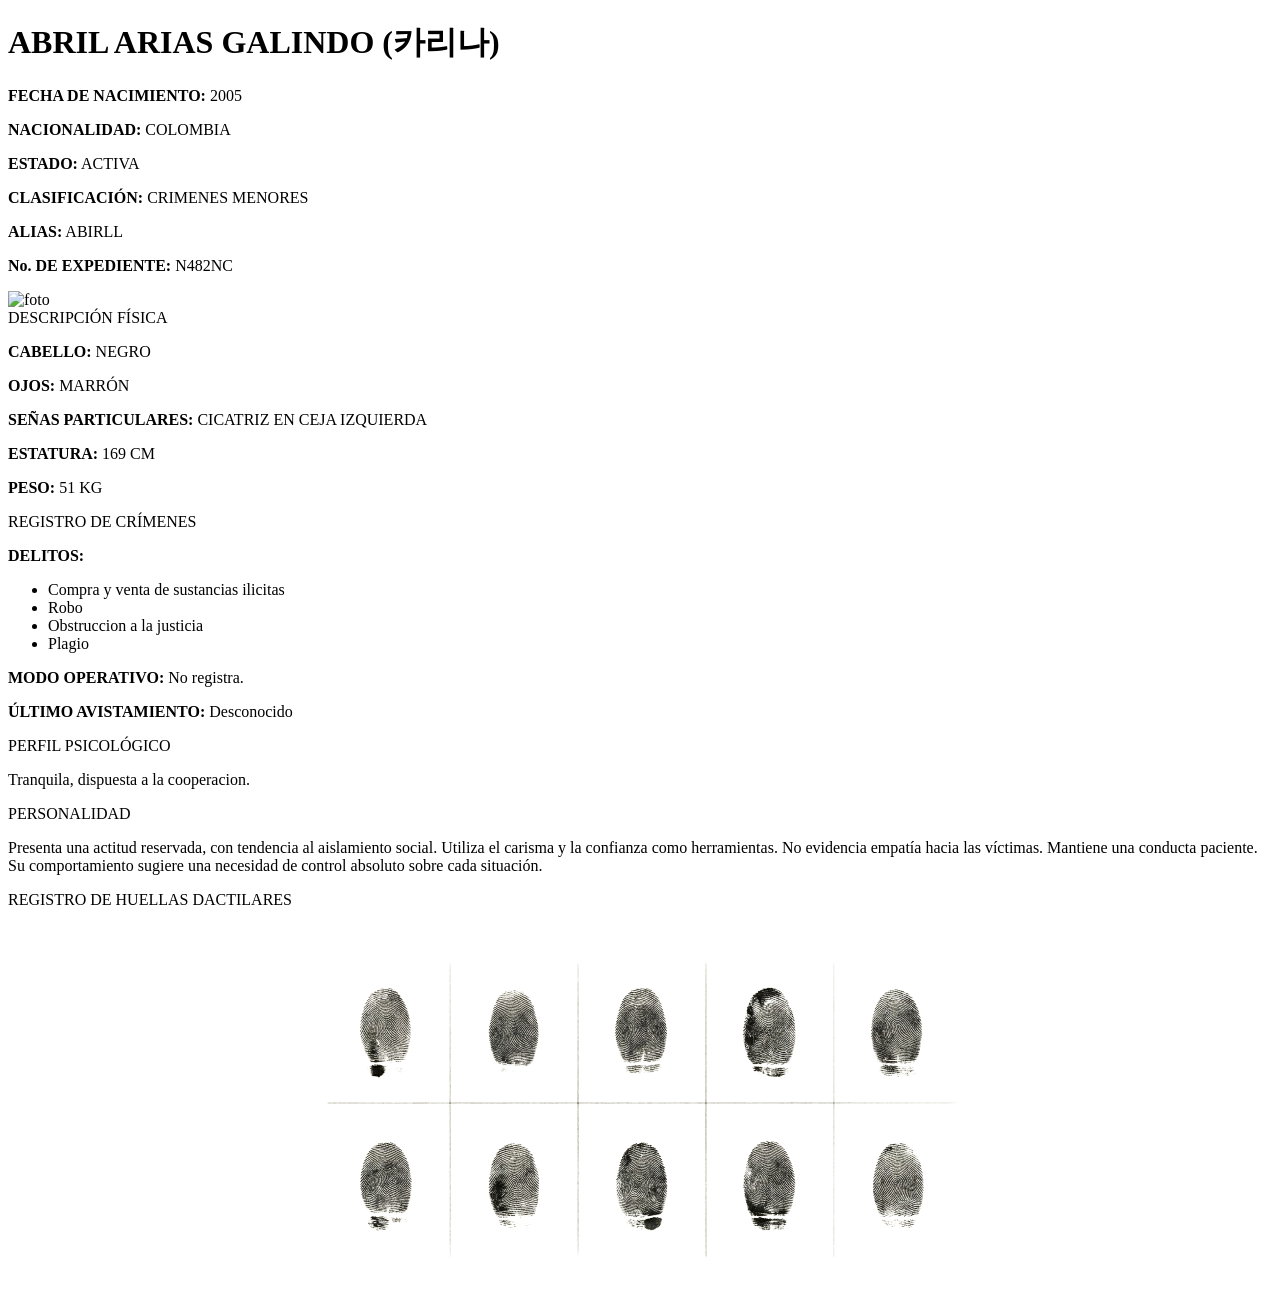
==== abril.html @ a3b0f851 "primer commit" ====
<!DOCTYPE html>
<html lang="es">
<head>
  <meta charset="UTF-8">
  <title>Expediente Criminal</title>
  <link rel="stylesheet" href="css/personajes.css">
</head>
<body>

<div class="card">

  <div class="top-bar"></div>

  <div class="header">
    <div class="info">
      <h1>ABRIL ARIAS GALINDO (카리나)</h1>

      <p><strong>FECHA DE NACIMIENTO:</strong> 2005</p>
      <p><strong>NACIONALIDAD:</strong> COLOMBIA</p>
      <p><strong>ESTADO:</strong> ACTIVA</p>
      <p><strong>CLASIFICACIÓN:</strong> CRIMENES MENORES </p>
      <p><strong>ALIAS:</strong> ABIRLL</p>
      <p><strong>No. DE EXPEDIENTE:</strong> N482NC</p>
    </div>

    <div class="photo">
      <img src="karina.jpg" alt="foto">
    </div>
  </div>

  <div class="section-title">DESCRIPCIÓN FÍSICA</div>

  <div class="appearance">
    <p><strong>CABELLO:</strong> NEGRO</p>
    <p><strong>OJOS:</strong> MARRÓN</p>
    <p><strong>SEÑAS PARTICULARES:</strong> CICATRIZ EN CEJA IZQUIERDA</p>
    <p><strong>ESTATURA:</strong> 169 CM</p>
    <p><strong>PESO:</strong> 51 KG</p>
  </div>

  <div class="section-title">REGISTRO DE CRÍMENES</div>

  <div class="crimes">
    <p><strong>DELITOS:</strong></p>
    <ul>
      <li>Compra y venta de sustancias ilicitas</li>
      <li>Robo</li>
      <li>Obstruccion a la justicia</li>
      <li>Plagio</li>
    </ul>

    <p><strong>MODO OPERATIVO:</strong> No registra.</p>

    <p><strong>ÚLTIMO AVISTAMIENTO:</strong> Desconocido</p>
  </div>

  <div class="section-title">PERFIL PSICOLÓGICO</div>

  <div class="profile">
    <p>Tranquila, dispuesta a la cooperacion. </p>
  </div>

  <div class="section-title">PERSONALIDAD</div>

  <div class="personality">
    <p>Presenta una actitud reservada, con tendencia al aislamiento social. Utiliza el carisma y la confianza como herramientas. 
    No evidencia empatía hacia las víctimas. Mantiene una conducta paciente. Su comportamiento sugiere una necesidad de control absoluto sobre cada situación.</p>
  </div>

  <div class="section-title">REGISTRO DE HUELLAS DACTILARES</div>

  <div class="fingerprints">
  <center><img src="IMG/abril huellas.png"></center>
  </div>

</div>

</body>
</html>
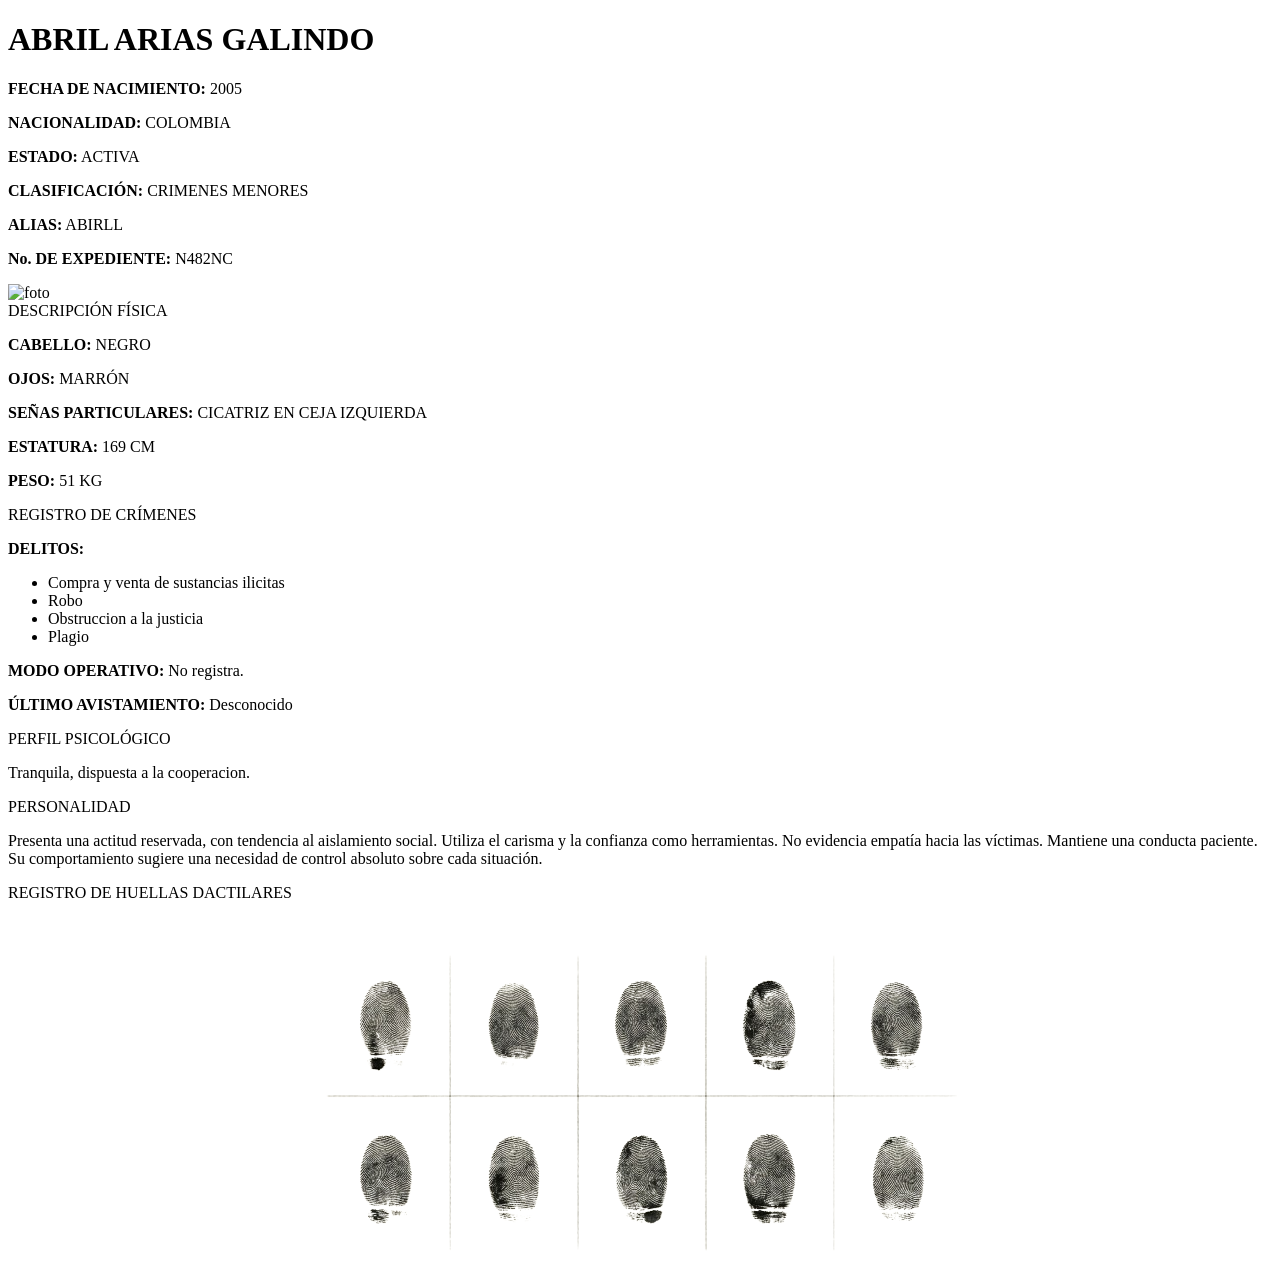
==== commit 8de038a8: "prueba5" ====
--- a/abril.html
+++ b/abril.html
@@ -13,7 +13,7 @@
 
   <div class="header">
     <div class="info">
-      <h1>ABRIL ARIAS GALINDO (카리나)</h1>
+      <h1>ABRIL ARIAS GALINDO</h1>
 
       <p><strong>FECHA DE NACIMIENTO:</strong> 2005</p>
       <p><strong>NACIONALIDAD:</strong> COLOMBIA</p>
@@ -70,7 +70,7 @@
   <div class="section-title">REGISTRO DE HUELLAS DACTILARES</div>
 
   <div class="fingerprints">
-  <center><img src="IMG/abril huellas.png"></center>
+  <center><img src="img/abril huellas.png"></center>
   </div>
 
 </div>
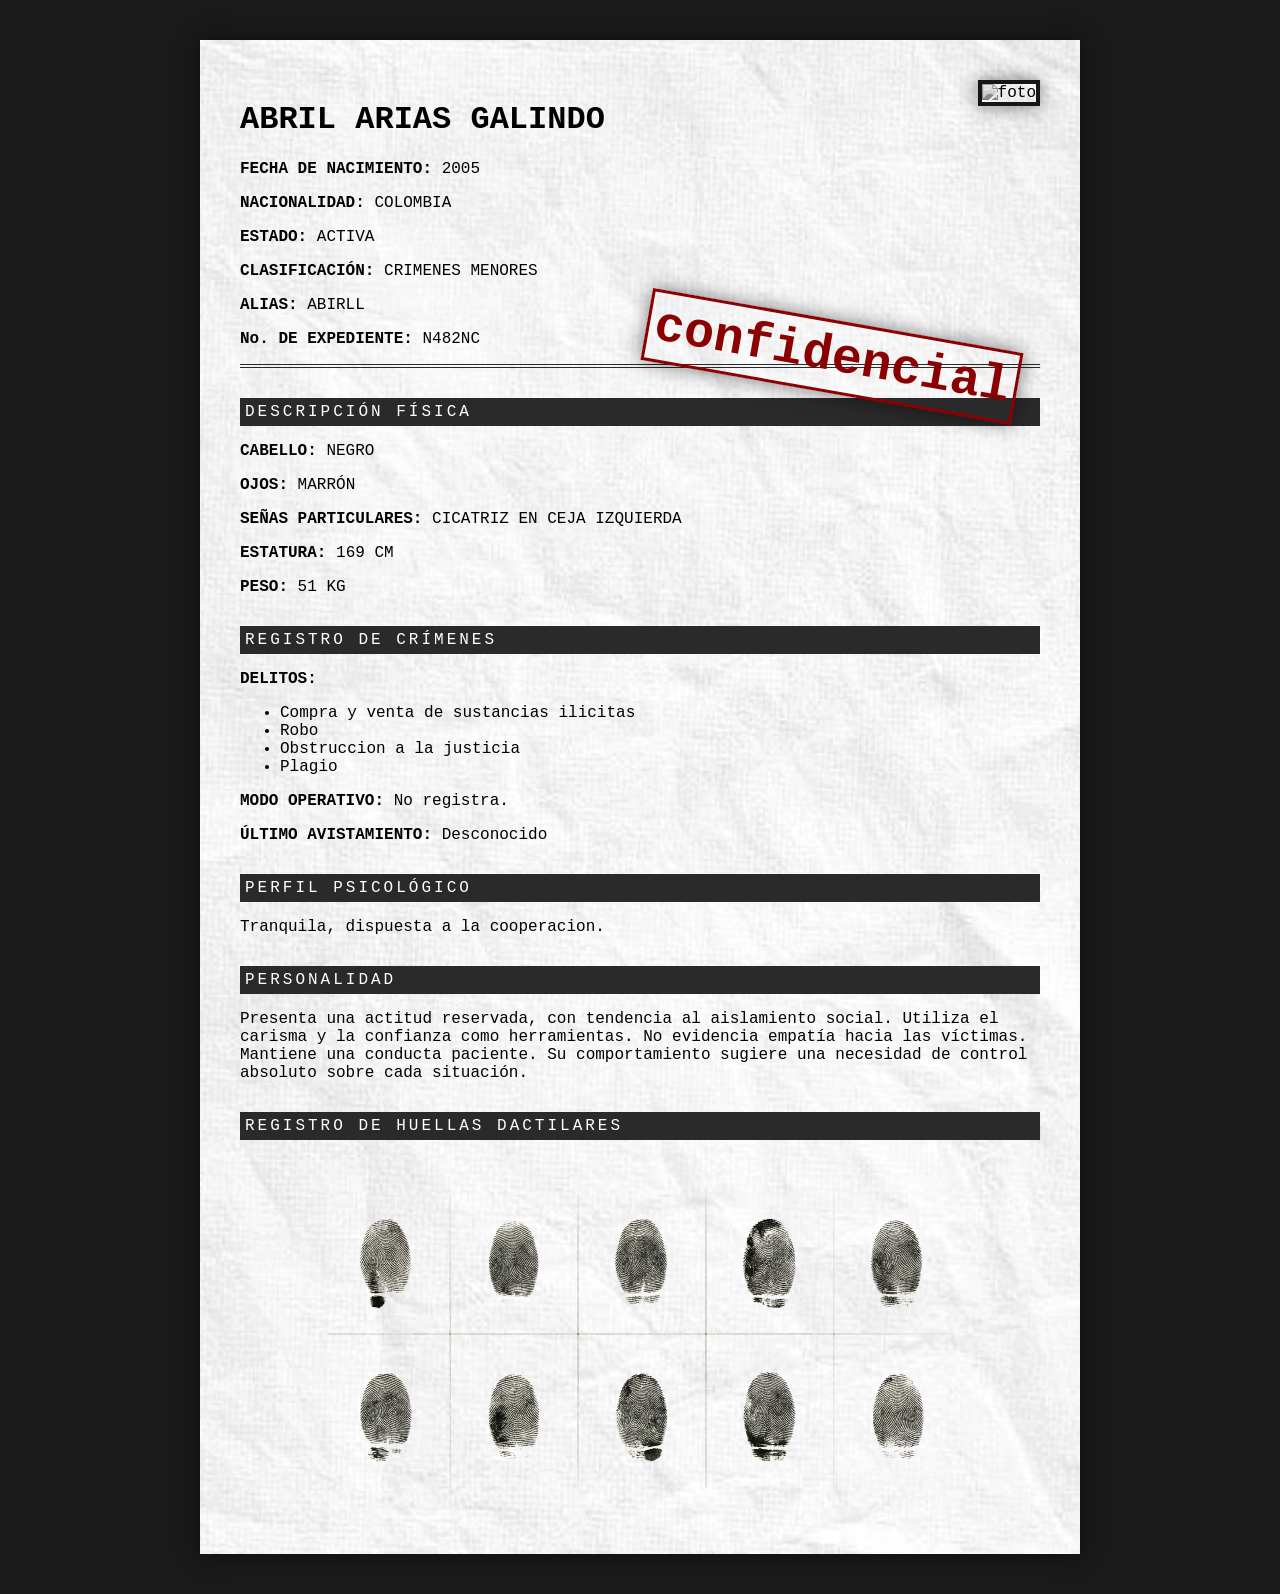
==== commit d7c1c6a0: "prueba01" ====
--- a/abril.html
+++ b/abril.html
@@ -3,7 +3,7 @@
 <head>
   <meta charset="UTF-8">
   <title>Expediente Criminal</title>
-  <link rel="stylesheet" href="css/personajes.css">
+  <link rel="stylesheet" href="CSS/personajes.css">
 </head>
 <body>
 
--- a/CSS/personajes.css
+++ b/CSS/personajes.css
@@ -0,0 +1,68 @@
+:root {
+    --bg-color: #1a1a1a;
+    --paper-color: #d1cbc0;
+    --ink-color: #2a2a2a;
+    --danger-color: #8b0000;
+    /* rojo sangre para sellos */
+}
+
+body {
+    background: var(--bg-color);
+    font-family: 'courier new', courier, monospace;
+}
+
+.card {
+    width: 800px;
+    margin: 40px auto;
+    padding: 40px;
+    position: relative;
+    background-image: url("../img/papel.jpg");
+    /* sombra pesada para que parezca un objeto sobre la mesa */
+    box-shadow: 0 0 20px rgba(0, 0, 0, 0.5);
+}
+
+/* efecto de "censurado" o "alto secreto" */
+.card::after {
+    content: "confidencial";
+    position: absolute;
+    top: 280px;
+    right: 60px;
+    color: var(--danger-color);
+    font-weight: bold;
+    font-size: 50px;
+    border: 3px solid var(--danger-color);
+    padding: 5px;
+    transform: rotate(10deg);
+    box-shadow: 0 0 20px rgba(0, 0, 0, 0.5);
+}
+
+.header {
+    display: flex;
+    justify-content: space-between;
+    align-items: flex-start;
+    border-bottom: 4px double var(--ink-color);
+    margin-bottom: 20px;
+}
+
+.photo img {
+    width: 300px;
+    border: 4px solid var(--ink-color);
+    filter: grayscale(100%) contrast(1.2) brightness(0.9);
+    box-shadow: 0 0 20px rgba(0, 0, 0, 0.5);
+}
+
+.section-title {
+    background: var(--ink-color);
+    color: #fff;
+    padding: 5px;
+    text-transform: uppercase;
+    letter-spacing: 3px;
+    margin-top: 30px;
+}
+
+/* elemento de "tacha" para información clasificada */
+.censored {
+    background: black;
+    color: black;
+    padding: 0 5px;
+}
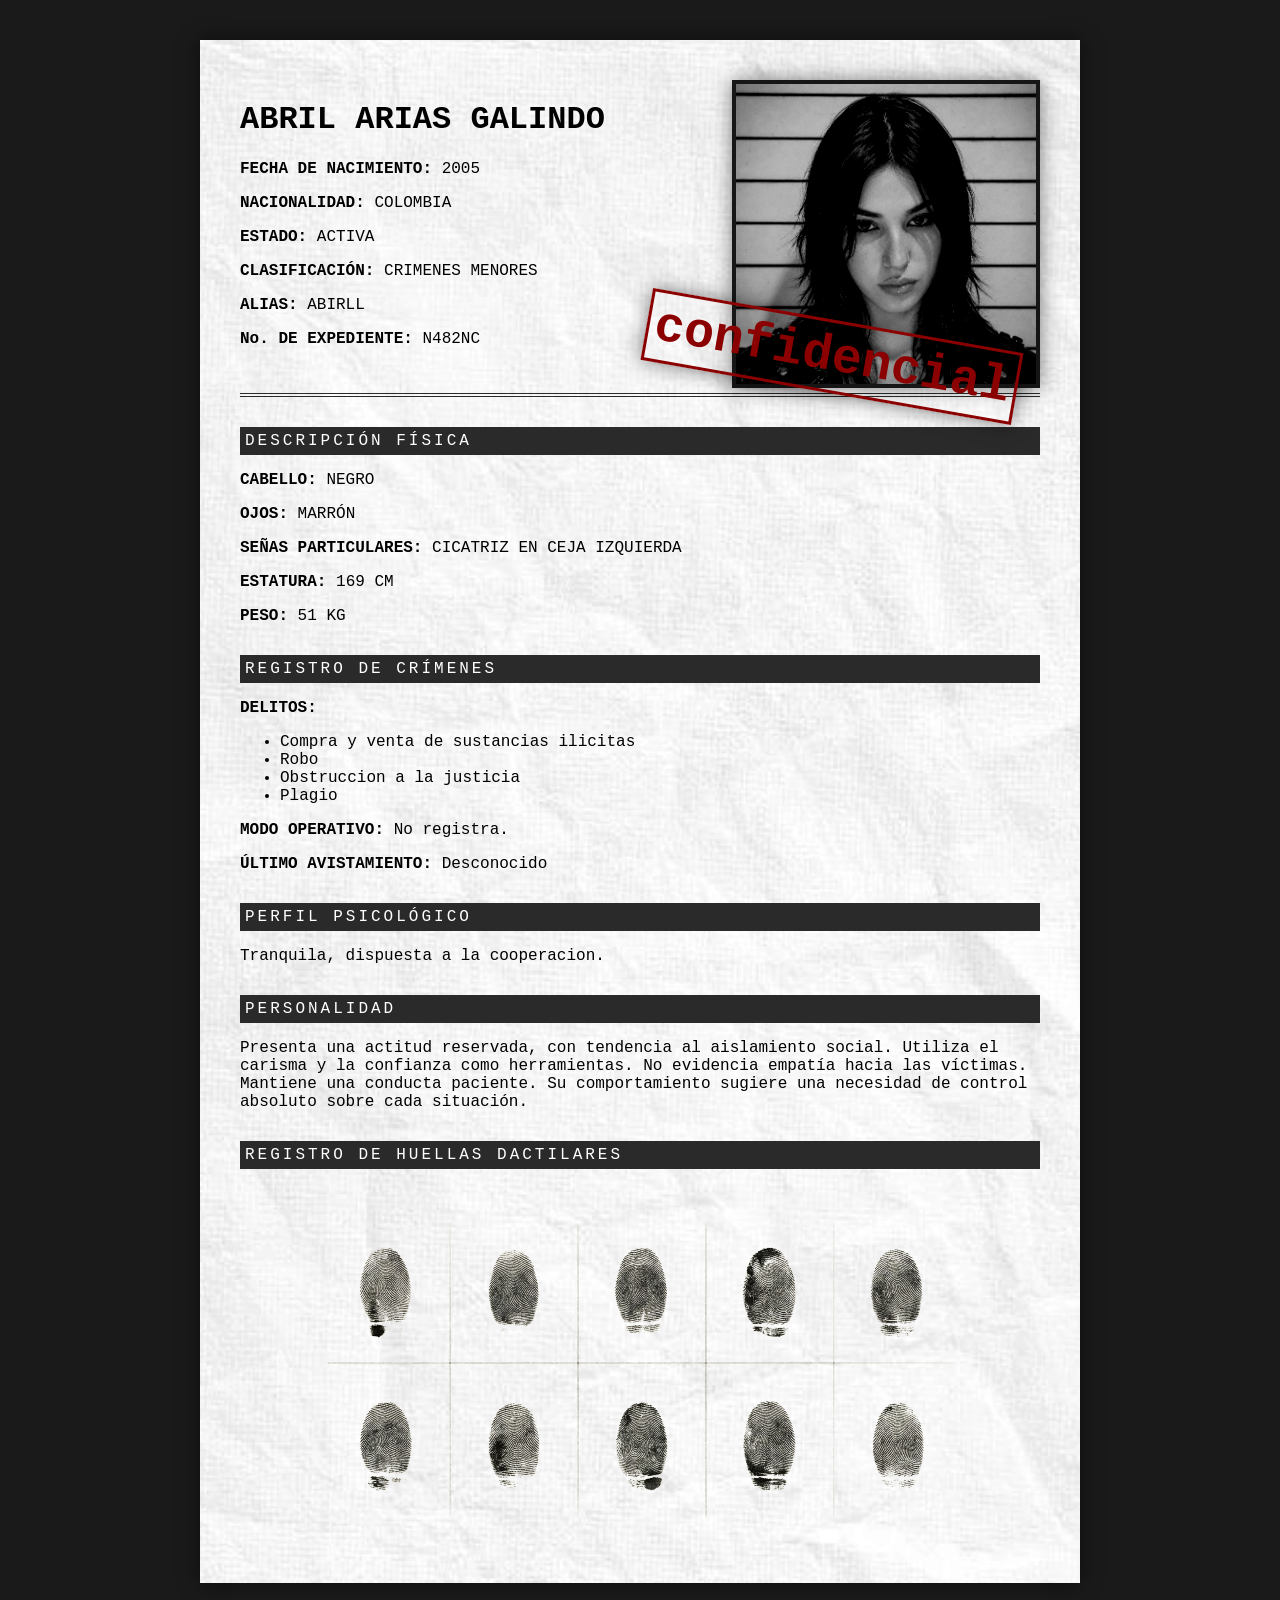
==== commit 3f0d1948: "prueba 14" ====
--- a/abril.html
+++ b/abril.html
@@ -24,7 +24,7 @@
     </div>
 
     <div class="photo">
-      <img src="karina.jpg" alt="foto">
+      <img src="img/abrillcrime.png" alt="foto">
     </div>
   </div>
 
